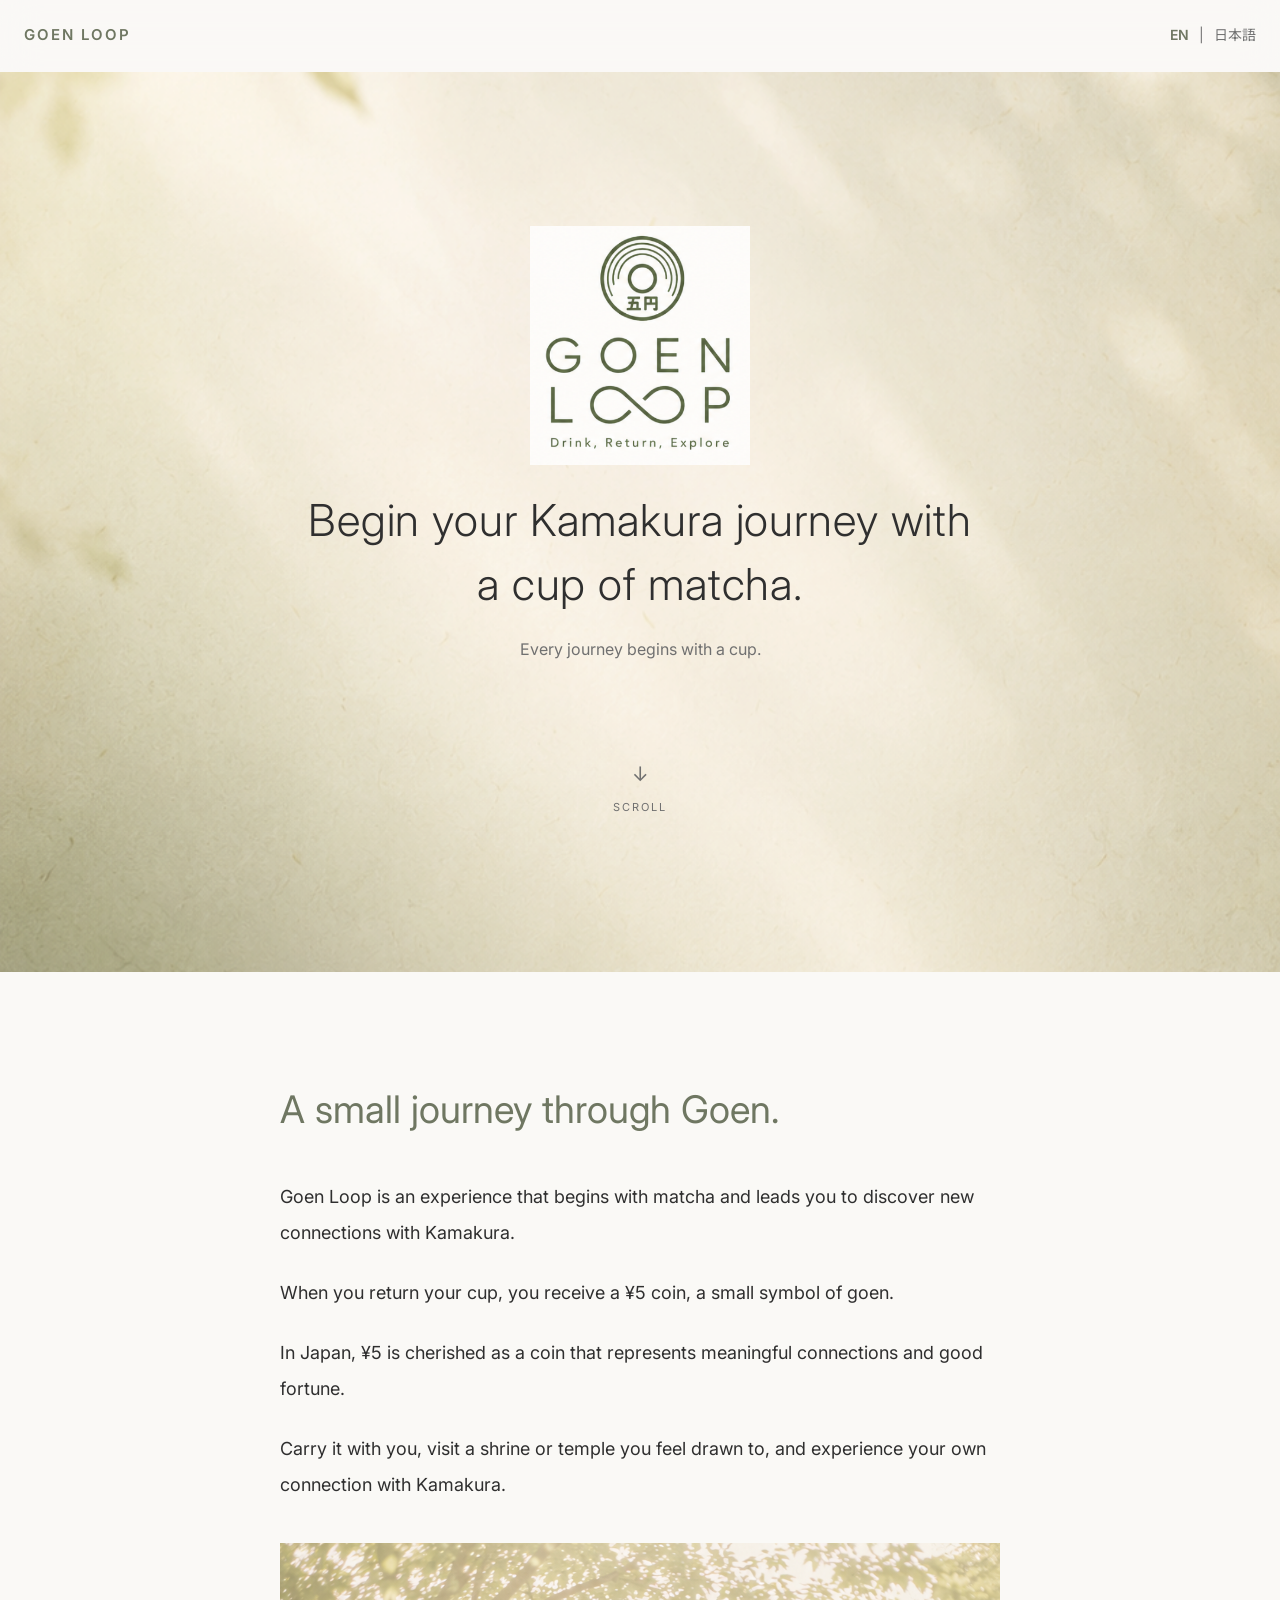
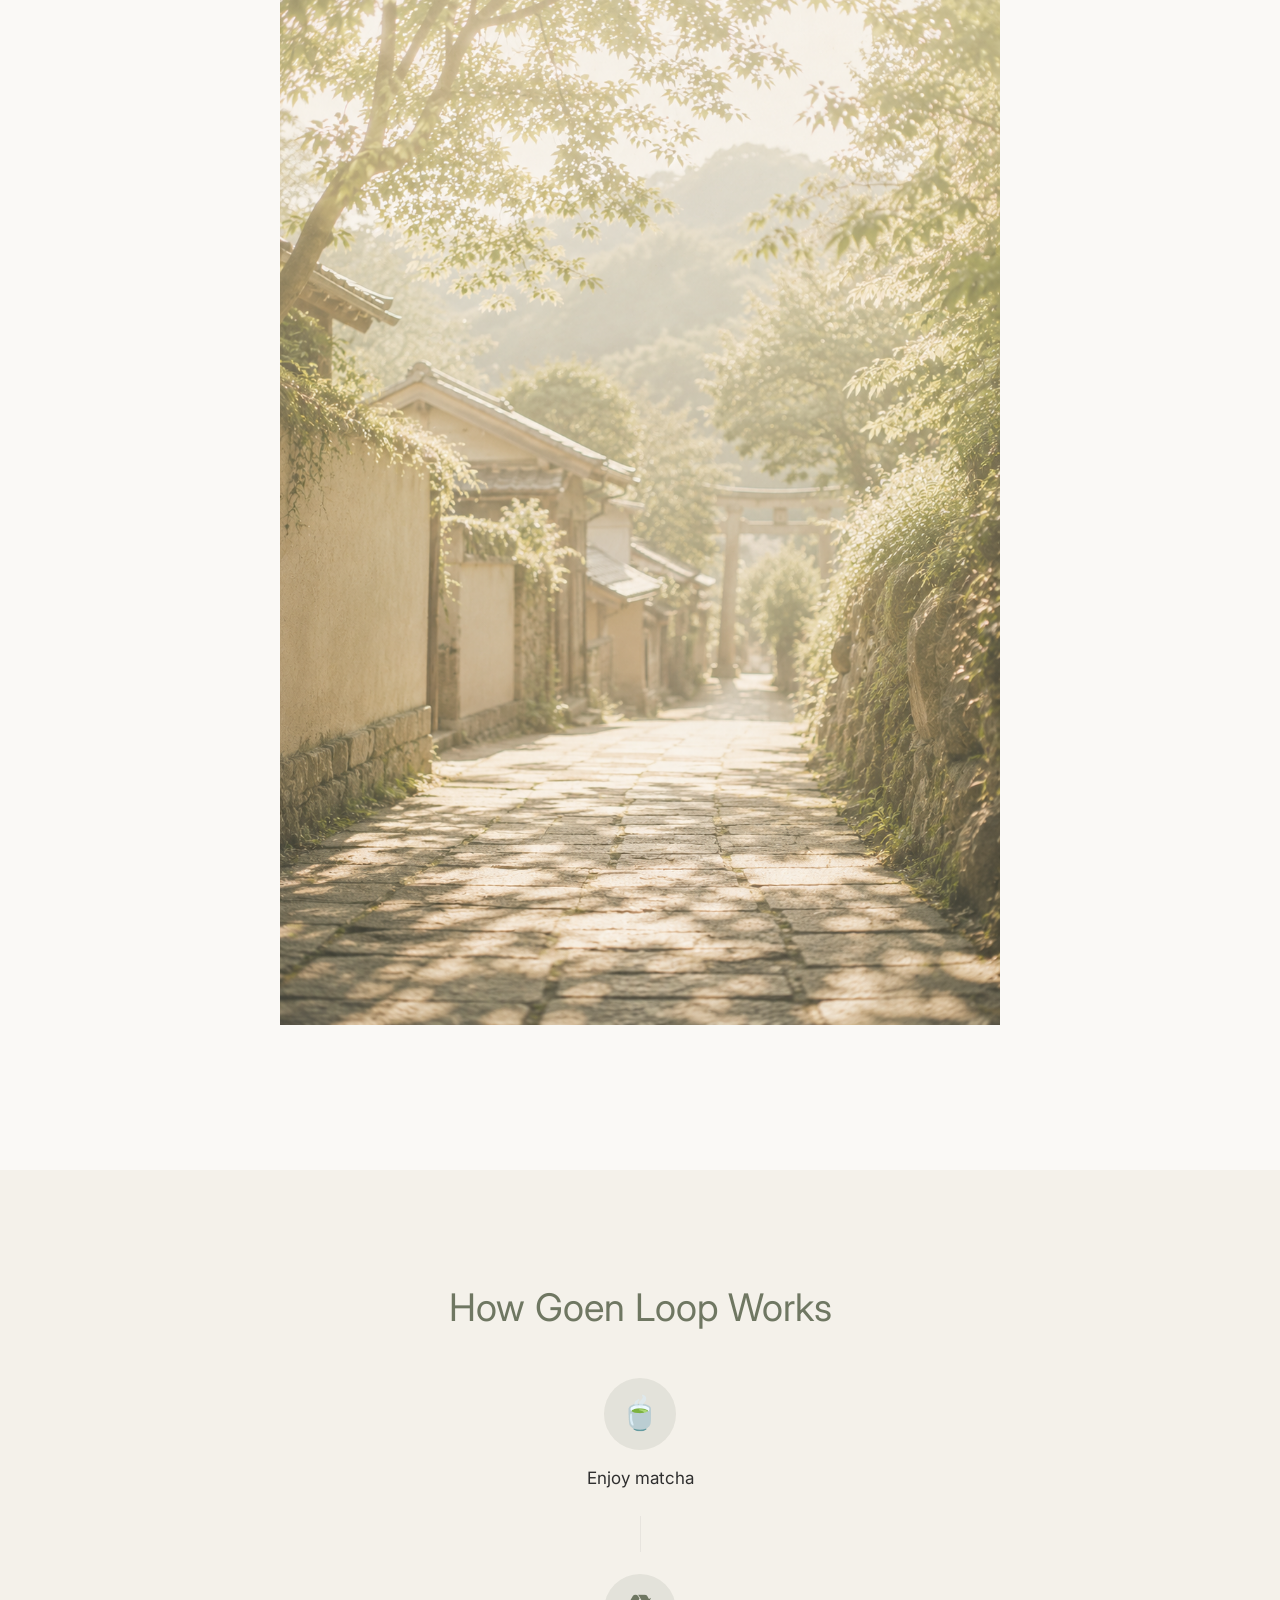
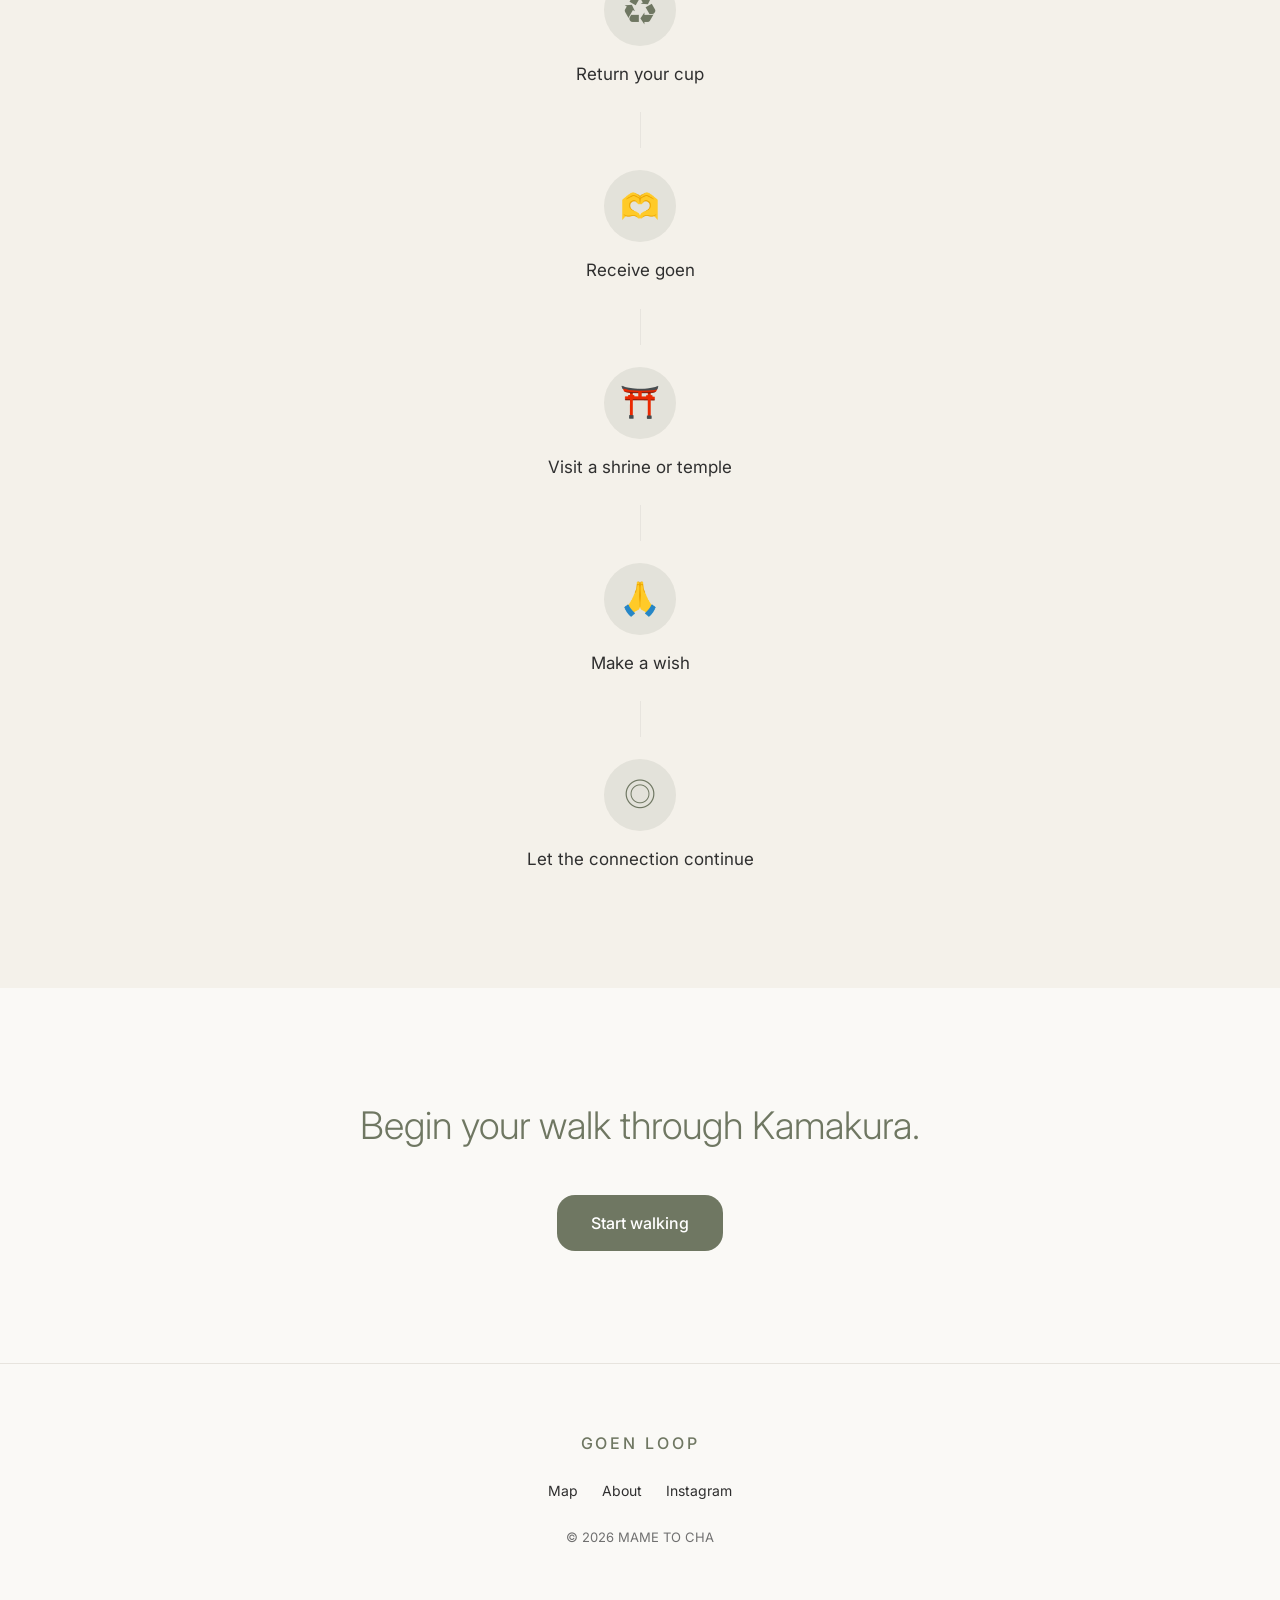
==== index.html @ 08faefaa "Initial commit" ====
<!DOCTYPE html>
<html lang="en">
<head>
  <meta charset="UTF-8" />
  <meta name="viewport" content="width=device-width, initial-scale=1.0" />
  <title><img src="assets/images/logo-transparent.png" alt="GOEN LOOP" class="hero-logo"></title>
  <meta name="description" content="A small journey through Kamakura, inspired by matcha and meaningful connections." />
  <link rel="preconnect" href="https://fonts.googleapis.com">
  <link rel="preconnect" href="https://fonts.gstatic.com" crossorigin>
  <link href="https://fonts.googleapis.com/css2?family=Inter:wght@300;400;500;600&family=Noto+Sans+JP:wght@300;400;500;700&display=swap" rel="stylesheet">
  <link rel="stylesheet" href="assets/css/style.css" />
  <link rel="manifest" href="manifest.json" />
  <meta name="theme-color" content="#6F7762" />
  <link rel="apple-touch-icon" href="assets/icons/icon-512.png" />
  <link rel="icon" href="assets/icons/favicon.png" />
</head>
<body>
  <div class="splash" id="splash"><img src="assets/images/goen-loop-logo.png" alt="GOEN LOOP"></div>
  <header class="header">
    <a href="index.html" class="header-logo">GOEN LOOP</a>
    <div class="language">
      <button data-lang="en" class="active">EN</button>
      <span>|</span>
      <button data-lang="ja">日本語</button>
    </div>
  </header>

  <main>
    <section class="hero home-hero">
      <div class="hero-overlay"></div>
      <div class="hero-inner">
        <img class="hero-logo" src="assets/images/goen-loop-logo.png" alt="GOEN LOOP">
        <h1 data-i18n="hero_title">Begin your Kamakura journey with a cup of matcha.</h1>
        <p class="hero-sub" data-i18n="hero_sub">Every journey begins with a cup.</p>
        <div class="scroll"><span>↓</span><small>Scroll</small></div>
      </div>
    </section>

    <section class="concept reveal">
      <div class="container narrow">
        <h2 data-i18n="concept_title">A small journey through Goen.</h2>
        <p data-i18n="concept_1">Goen Loop is an experience that begins with matcha and leads you to discover new connections with Kamakura.</p>
        <p data-i18n="concept_2">When you return your cup, you receive a ¥5 coin, a small symbol of goen.</p>
        <p data-i18n="concept_3">In Japan, ¥5 is cherished as a coin that represents meaningful connections and good fortune.</p>
        <p data-i18n="concept_4">Carry it with you, visit a shrine or temple you feel drawn to, and experience your own connection with Kamakura.</p>
        <img class="section-image" src="assets/images/concept-bg.png" alt="A quiet path in Kamakura">
      </div>
    </section>

    <section class="journey reveal">
      <div class="container narrow center">
        <h2 data-i18n="journey_title">How Goen Loop Works</h2>
        <div class="timeline">
          <div class="step"><div class="icon">🍵</div><p data-i18n="step_1">Enjoy matcha</p></div>
          <div class="line"></div>
          <div class="step"><div class="icon">♻️</div><p data-i18n="step_2">Return your cup</p></div>
          <div class="line"></div>
          <div class="step"><div class="icon">🫶</div><p data-i18n="step_3">Receive goen</p></div>
          <div class="line"></div>
          <div class="step"><div class="icon">⛩️</div><p data-i18n="step_4">Visit a shrine or temple</p></div>
          <div class="line"></div>
          <div class="step"><div class="icon">🙏</div><p data-i18n="step_5">Make a wish</p></div>
          <div class="line"></div>
          <div class="step"><div class="icon">◎</div><p data-i18n="step_6">Let the connection continue</p></div>
        </div>
      </div>
    </section>

    <section class="cta reveal">
      <div class="container narrow center">
        <h2 data-i18n="cta_title">Begin your walk through Kamakura.</h2>
        <a href="map.html" class="button" data-i18n="cta_button">Start walking</a>
      </div>
    </section>
  </main>

  <footer class="footer">
    <h3>GOEN LOOP</h3>
    <nav><a href="map.html">Map</a><a href="about.html">About</a><a href="#">Instagram</a></nav>
    <p>© 2026 MAME TO CHA</p>
  </footer>

  <script src="assets/js/app.js"></script>
  <script src="assets/js/language.js"></script>
</body>
</html>
---- assets/css/style.css ----
:root{--bg:#FAF9F6;--surface:#fff;--text:#2F2F2F;--text-light:#707070;--border:#E7E4DE;--primary:#6F7762;--accent:#B89D52;--font-ja:'Noto Sans JP',sans-serif;--font-en:'Inter',sans-serif;--content-width:960px;--narrow:720px;--radius:24px;--transition:.3s ease}
*{box-sizing:border-box;margin:0;padding:0}html{scroll-behavior:smooth}body{background:var(--bg);color:var(--text);font-family:var(--font-en),var(--font-ja);line-height:1.9;-webkit-font-smoothing:antialiased}body:lang(ja){font-family:var(--font-ja),var(--font-en)}img{display:block;max-width:100%}a{color:inherit;text-decoration:none}button{font:inherit;background:none;border:0;cursor:pointer;color:inherit}.container{width:min(calc(100% - 48px),var(--content-width));margin:auto}.narrow{max-width:var(--narrow)}.center{text-align:center}.header{position:sticky;top:0;z-index:100;height:72px;display:flex;align-items:center;justify-content:space-between;padding:0 24px;background:rgba(250,249,246,.86);backdrop-filter:blur(18px);border-bottom:1px solid transparent;transition:var(--transition)}.header.scrolled{border-bottom-color:var(--border);background:rgba(250,249,246,.96)}.header-logo{font-size:15px;font-weight:600;letter-spacing:.13em;color:var(--primary)}.language{display:flex;align-items:center;gap:10px;font-size:14px;color:var(--text-light)}.language button.active{color:var(--primary);font-weight:600}.splash{position:fixed;inset:0;z-index:9999;background:var(--bg);display:flex;align-items:center;justify-content:center;transition:opacity .8s ease,visibility .8s ease}.splash img{width:190px}.splash.hide{opacity:0;visibility:hidden}.hero{min-height:100vh;display:flex;align-items:center;justify-content:center;position:relative;text-align:center;overflow:hidden}.home-hero{background:url('../images/hero-bg.png') center/cover no-repeat}.hero-overlay{position:absolute;inset:0;background:rgba(250,249,246,.18)}.hero-inner{position:relative;width:min(calc(100% - 48px),680px);z-index:1}.hero-logo{width:min(260px,70vw);margin:0 auto 52px}.hero h1{font-size:clamp(28px,6vw,44px);font-weight:300;line-height:1.45;letter-spacing:.02em}.hero-sub{margin-top:18px;font-size:16px;color:var(--text-light)}.scroll{margin-top:90px;color:var(--text-light);font-size:20px;animation:scroll 2.5s ease infinite;display:flex;flex-direction:column;gap:4px;align-items:center}.scroll small{font-size:11px;text-transform:uppercase;letter-spacing:.18em}.concept,.journey,.cta,.page-hero,.map-section,.places-section,.place-detail,.about-section{padding:112px 0}.concept h2,.journey h2,.cta h2,.places-section h2,.about-section h2{font-size:clamp(28px,5vw,38px);font-weight:400;line-height:1.35;margin-bottom:44px;color:var(--primary)}.concept p,.page-hero p,.about-section p{font-size:18px;line-height:2;margin-bottom:24px}.section-image,.back-link{display:inline-block;margin-top:16px;margin-bottom:24px}.place-detail .category{margin-top:0}.journey{background:#F4F1EA}.timeline{display:flex;flex-direction:column;align-items:center;gap:22px}.step .icon{width:72px;height:72px;border-radius:50%;display:flex;align-items:center;justify-content:center;margin:0 auto 12px;background:rgba(111,119,98,.12);font-size:32px;color:var(--primary)}.step p{font-size:17px}.line{width:1px;height:36px;background:var(--border)}.cta h2{font-weight:300}.button{display:inline-flex;align-items:center;justify-content:center;min-height:56px;padding:0 34px;border-radius:18px;background:var(--primary);color:white;font-weight:500;transition:var(--transition)}.button:hover{transform:translateY(-2px);filter:brightness(.95)}.footer{padding:64px 24px;text-align:center;border-top:1px solid var(--border)}.footer h3{font-size:16px;letter-spacing:.18em;font-weight:500;color:var(--primary);margin-bottom:20px}.footer nav{display:flex;justify-content:center;gap:24px;margin-bottom:20px;font-size:14px}.footer p{color:var(--text-light);font-size:13px}.page-hero{padding-bottom:48px}.page-hero h1{font-size:clamp(40px,8vw,64px);line-height:1.1;font-weight:300;color:var(--primary);margin-bottom:24px}.map-section{padding-top:0}.map-frame{width:100%;height:500px;border-radius:24px;overflow:hidden;background:#ece8e1;border:1px solid var(--border)}.map-frame iframe{width:100%;height:100%;display:block;border:0}.filter-tabs{display:flex;gap:10px;margin:0 0 28px}.filter-tabs button{padding:8px 16px;border:1px solid var(--border);border-radius:999px;color:var(--text-light)}.filter-tabs button.active{background:var(--primary);color:white;border-color:var(--primary)}.places-list{display:flex;flex-direction:column;gap:16px}.place-card{display:grid;grid-template-columns:1fr auto;gap:16px;padding:22px;border:1px solid var(--border);border-radius:20px;background:#fff;transition:var(--transition)}.place-card:hover{transform:translateY(-2px)}.place-card h3{font-size:20px;font-weight:500;margin-bottom:4px}.place-card .meta{color:var(--primary);font-size:14px;margin-bottom:8px}.place-card p{color:var(--text-light);font-size:14px;line-height:1.7}.place-card .arrow{font-size:22px;color:var(--primary);align-self:center}.back-link{display:inline-block;margin-bottom:32px;color:var(--primary)}.category{color:var(--primary);letter-spacing:.12em;text-transform:uppercase;font-size:13px;margin-top:36px}.place-detail h1{font-size:clamp(40px,7vw,60px);font-weight:300;line-height:1.15;margin-top:12px}.japanese-name{color:var(--text-light);margin-top:8px}.walk{color:var(--primary);margin:28px 0}.place-description{font-size:18px;line-height:2;margin:32px 0}.theme-line{color:var(--accent);margin-bottom:40px}.about-section h2{font-size:28px;margin-top:48px;margin-bottom:18px}.about-section h3{font-size:18px;margin-top:28px;color:var(--primary)}.reveal{opacity:0;transform:translateY(30px);transition:opacity .8s ease,transform .8s ease}.reveal.show{opacity:1;transform:none}@keyframes scroll{0%,100%{transform:translateY(0);opacity:.45}50%{transform:translateY(8px);opacity:1}}@media(max-width:768px){.header{height:64px;padding:0 18px}.header-logo{font-size:13px}.language{font-size:13px}.concept,.journey,.cta,.page-hero,.map-section,.places-section,.place-detail,.about-section{padding:88px 0}.container{width:min(calc(100% - 40px),var(--content-width))}.hero-logo{width:min(235px,72vw);margin-bottom:44px}.hero-sub{font-size:14px}.map-frame{height:420px;border-radius:20px}.footer nav{gap:18px;flex-wrap:wrap}.place-card{padding:18px}.place-card h3{font-size:18px}}

.places-loading,
.places-error{
  color:var(--text-light);
  font-size:14px;
  line-height:1.8;
  padding:20px 0;
}

/* v1.2 iOS visibility fix: place list should never depend on reveal animation */
.places-section{opacity:1!important;transform:none!important;}
.places-list{opacity:1!important;visibility:visible!important;}
.place-card{opacity:1!important;visibility:visible!important;}
.place-card *{opacity:1!important;visibility:visible!important;}


/* v1.3 Map page spacing / iPhone tuning */
.map-page .page-hero{
  padding:96px 0 36px;
}
.map-page .page-hero h1{
  margin-bottom:20px;
}
.map-page .map-section{
  padding:0;
}
.map-page .places-section{
  padding:40px 0 104px;
  opacity:1!important;
  transform:none!important;
}
.map-page .places-section h2{
  margin-bottom:28px;
  font-size:clamp(26px,5vw,34px);
}
.map-page .filter-tabs{
  margin-bottom:24px;
}
.map-page .map-frame{
  height:440px;
}
@media(max-width:768px){
  .map-page .page-hero{
    padding:84px 0 30px;
  }
  .map-page .map-frame{
    height:340px;
    border-radius:18px;
  }
  .map-page .places-section{
    padding:32px 0 88px;
  }
  .map-page .places-section h2{
    margin-bottom:22px;
  }
  .map-page .filter-tabs{
    margin-bottom:20px;
  }
}

.hero-logo{width:220px;max-width:70%;display:block;margin:0 auto 24px auto}
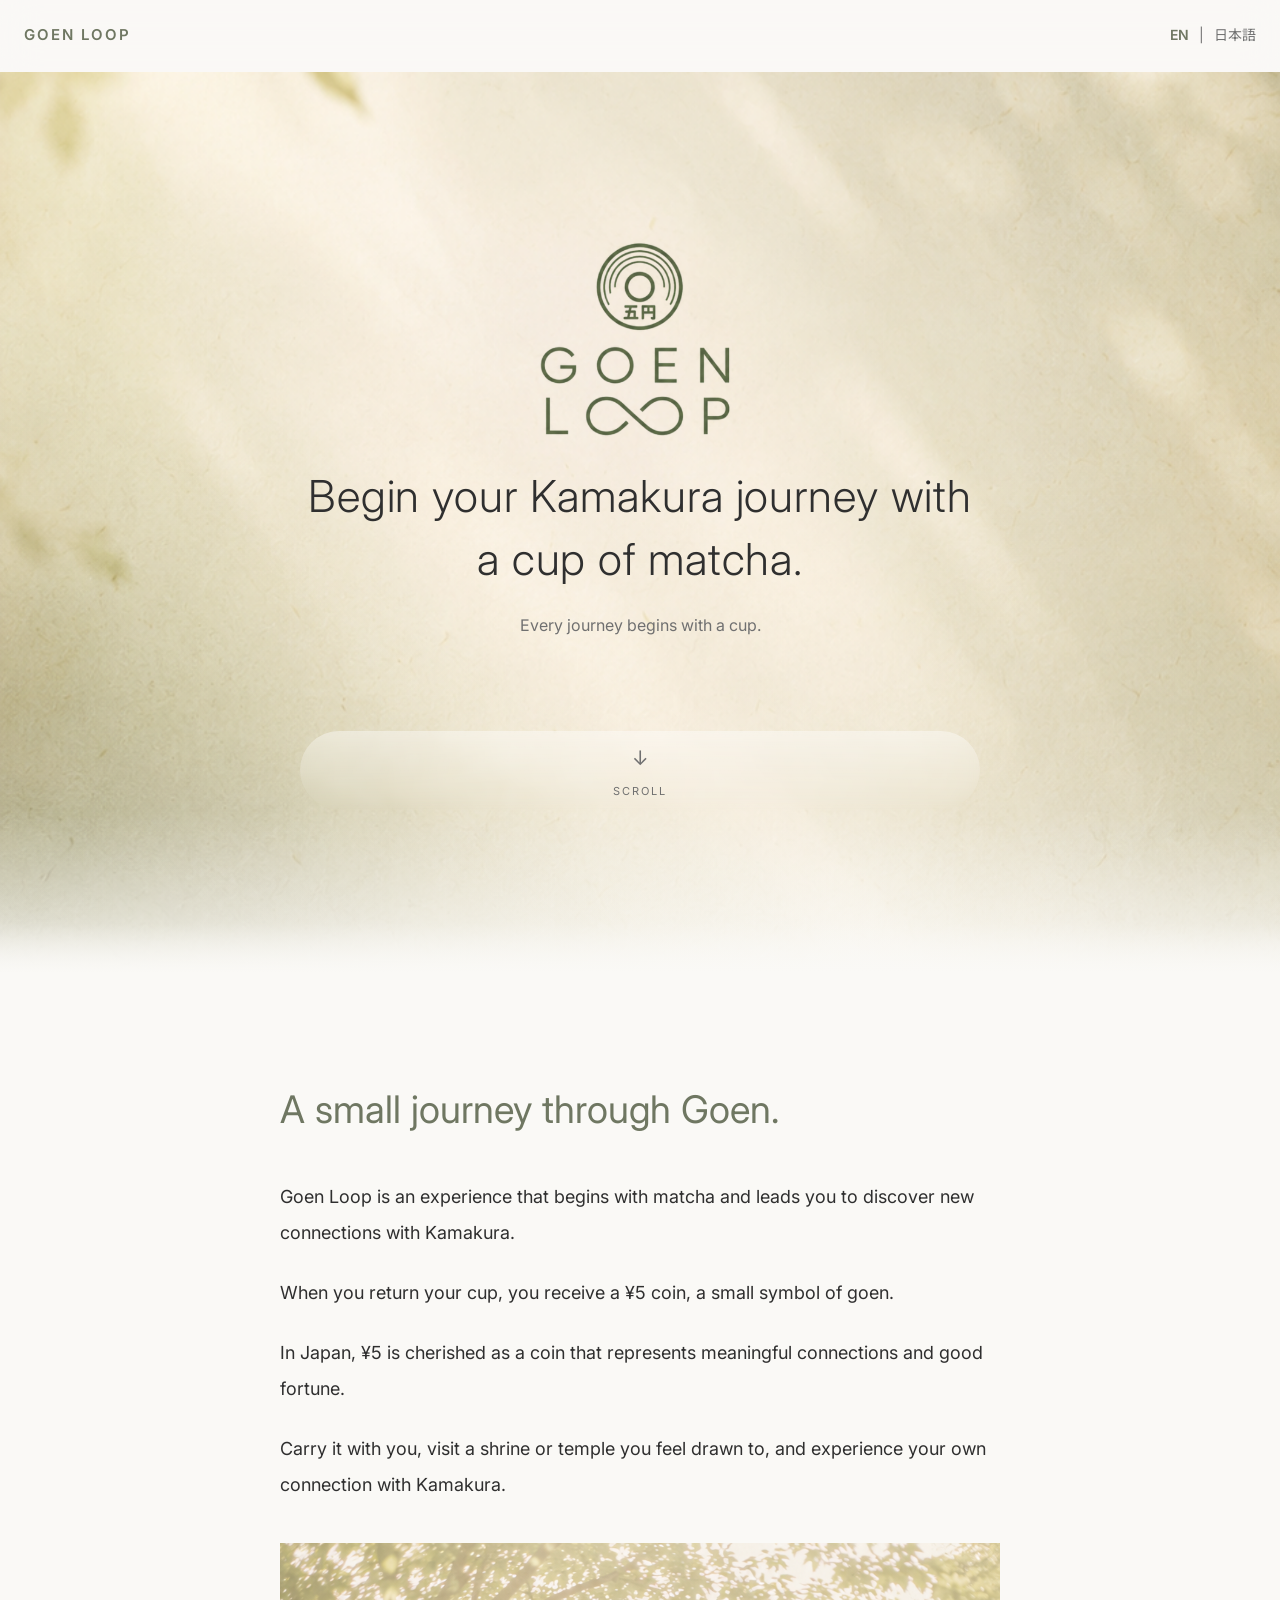
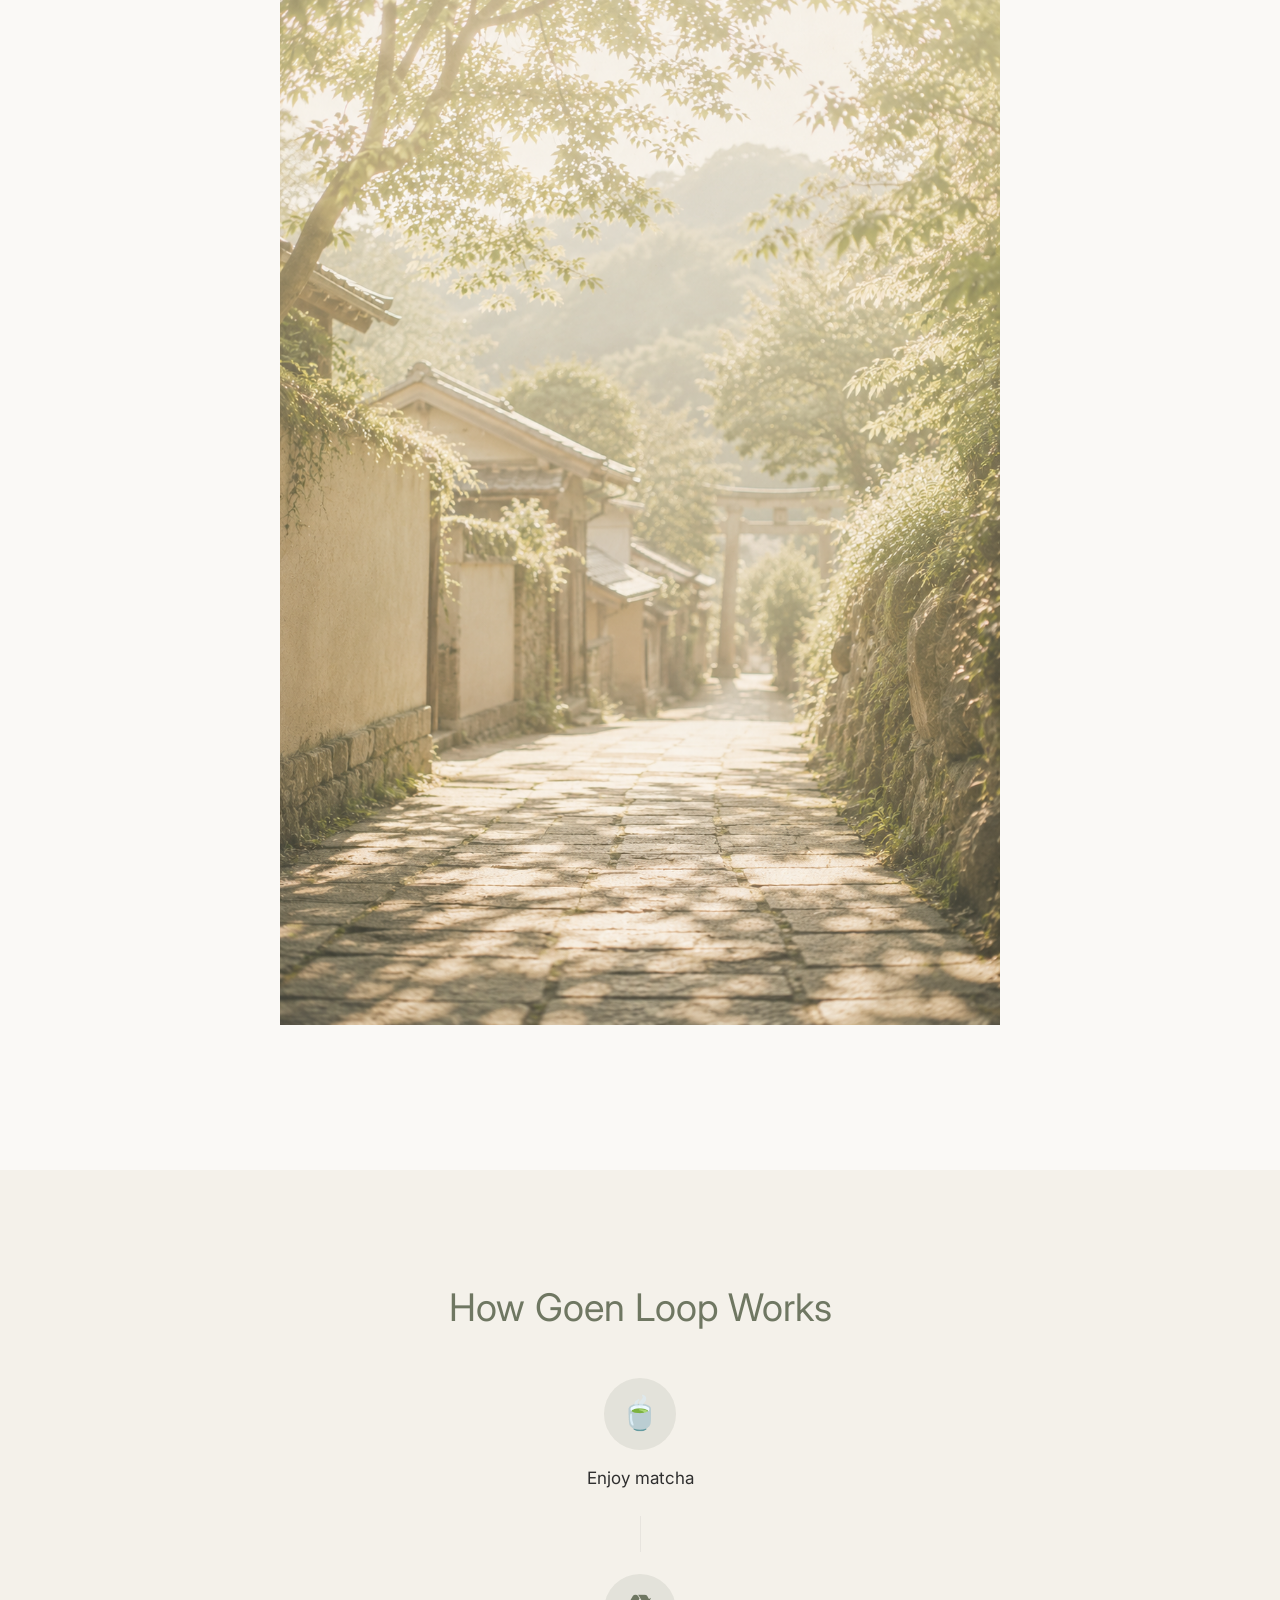
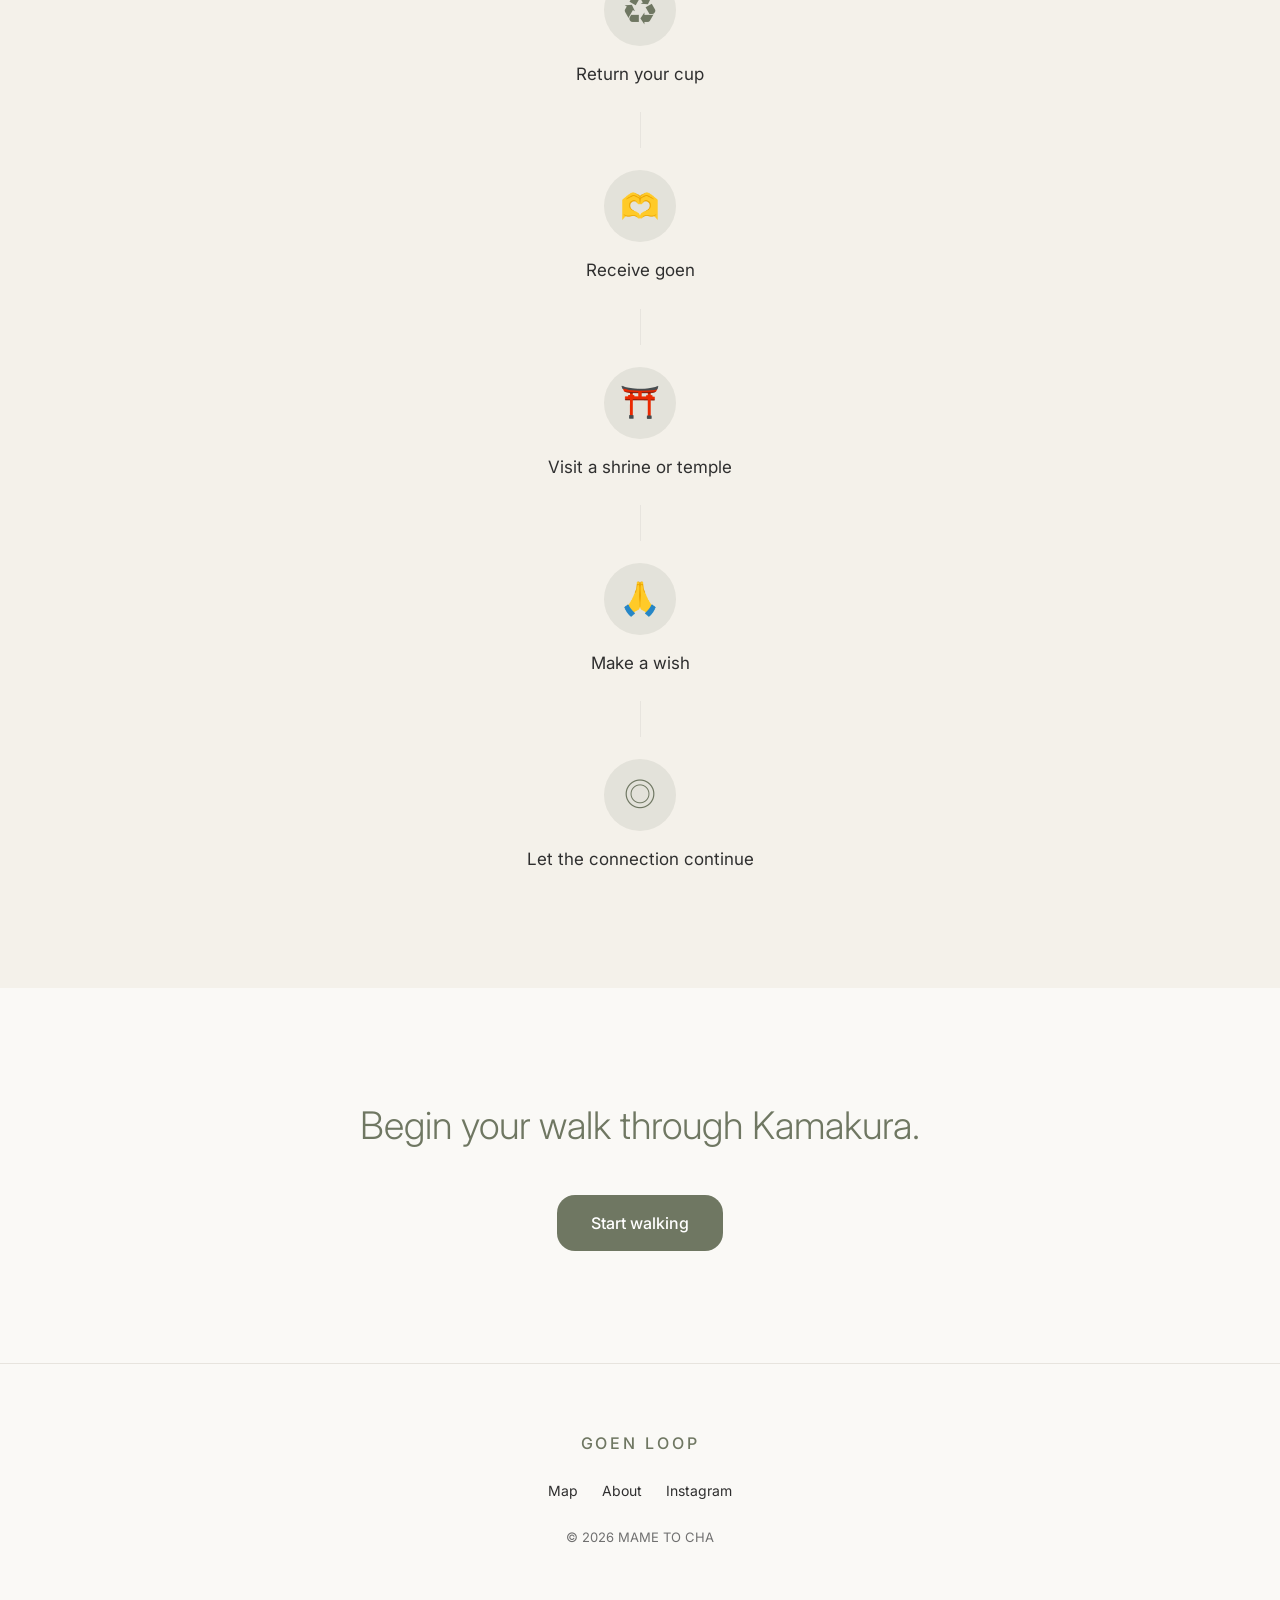
==== commit f54e5d47: "Refine PWA layout and remove splash screen" ====
--- a/index.html
+++ b/index.html
@@ -15,7 +15,6 @@
   <link rel="icon" href="assets/icons/favicon.png" />
 </head>
 <body>
-  <div class="splash" id="splash"><img src="assets/images/goen-loop-logo.png" alt="GOEN LOOP"></div>
   <header class="header">
     <a href="index.html" class="header-logo">GOEN LOOP</a>
     <div class="language">
@@ -29,7 +28,7 @@
     <section class="hero home-hero">
       <div class="hero-overlay"></div>
       <div class="hero-inner">
-        <img class="hero-logo" src="assets/images/goen-loop-logo.png" alt="GOEN LOOP">
+        <img class="hero-logo" src="assets/images/logo-transparent.png" alt="GOEN LOOP">
         <h1 data-i18n="hero_title">Begin your Kamakura journey with a cup of matcha.</h1>
         <p class="hero-sub" data-i18n="hero_sub">Every journey begins with a cup.</p>
         <div class="scroll"><span>↓</span><small>Scroll</small></div>
--- a/assets/css/style.css
+++ b/assets/css/style.css
@@ -1,5 +1,5 @@
 :root{--bg:#FAF9F6;--surface:#fff;--text:#2F2F2F;--text-light:#707070;--border:#E7E4DE;--primary:#6F7762;--accent:#B89D52;--font-ja:'Noto Sans JP',sans-serif;--font-en:'Inter',sans-serif;--content-width:960px;--narrow:720px;--radius:24px;--transition:.3s ease}
-*{box-sizing:border-box;margin:0;padding:0}html{scroll-behavior:smooth}body{background:var(--bg);color:var(--text);font-family:var(--font-en),var(--font-ja);line-height:1.9;-webkit-font-smoothing:antialiased}body:lang(ja){font-family:var(--font-ja),var(--font-en)}img{display:block;max-width:100%}a{color:inherit;text-decoration:none}button{font:inherit;background:none;border:0;cursor:pointer;color:inherit}.container{width:min(calc(100% - 48px),var(--content-width));margin:auto}.narrow{max-width:var(--narrow)}.center{text-align:center}.header{position:sticky;top:0;z-index:100;height:72px;display:flex;align-items:center;justify-content:space-between;padding:0 24px;background:rgba(250,249,246,.86);backdrop-filter:blur(18px);border-bottom:1px solid transparent;transition:var(--transition)}.header.scrolled{border-bottom-color:var(--border);background:rgba(250,249,246,.96)}.header-logo{font-size:15px;font-weight:600;letter-spacing:.13em;color:var(--primary)}.language{display:flex;align-items:center;gap:10px;font-size:14px;color:var(--text-light)}.language button.active{color:var(--primary);font-weight:600}.splash{position:fixed;inset:0;z-index:9999;background:var(--bg);display:flex;align-items:center;justify-content:center;transition:opacity .8s ease,visibility .8s ease}.splash img{width:190px}.splash.hide{opacity:0;visibility:hidden}.hero{min-height:100vh;display:flex;align-items:center;justify-content:center;position:relative;text-align:center;overflow:hidden}.home-hero{background:url('../images/hero-bg.png') center/cover no-repeat}.hero-overlay{position:absolute;inset:0;background:rgba(250,249,246,.18)}.hero-inner{position:relative;width:min(calc(100% - 48px),680px);z-index:1}.hero-logo{width:min(260px,70vw);margin:0 auto 52px}.hero h1{font-size:clamp(28px,6vw,44px);font-weight:300;line-height:1.45;letter-spacing:.02em}.hero-sub{margin-top:18px;font-size:16px;color:var(--text-light)}.scroll{margin-top:90px;color:var(--text-light);font-size:20px;animation:scroll 2.5s ease infinite;display:flex;flex-direction:column;gap:4px;align-items:center}.scroll small{font-size:11px;text-transform:uppercase;letter-spacing:.18em}.concept,.journey,.cta,.page-hero,.map-section,.places-section,.place-detail,.about-section{padding:112px 0}.concept h2,.journey h2,.cta h2,.places-section h2,.about-section h2{font-size:clamp(28px,5vw,38px);font-weight:400;line-height:1.35;margin-bottom:44px;color:var(--primary)}.concept p,.page-hero p,.about-section p{font-size:18px;line-height:2;margin-bottom:24px}.section-image,.back-link{display:inline-block;margin-top:16px;margin-bottom:24px}.place-detail .category{margin-top:0}.journey{background:#F4F1EA}.timeline{display:flex;flex-direction:column;align-items:center;gap:22px}.step .icon{width:72px;height:72px;border-radius:50%;display:flex;align-items:center;justify-content:center;margin:0 auto 12px;background:rgba(111,119,98,.12);font-size:32px;color:var(--primary)}.step p{font-size:17px}.line{width:1px;height:36px;background:var(--border)}.cta h2{font-weight:300}.button{display:inline-flex;align-items:center;justify-content:center;min-height:56px;padding:0 34px;border-radius:18px;background:var(--primary);color:white;font-weight:500;transition:var(--transition)}.button:hover{transform:translateY(-2px);filter:brightness(.95)}.footer{padding:64px 24px;text-align:center;border-top:1px solid var(--border)}.footer h3{font-size:16px;letter-spacing:.18em;font-weight:500;color:var(--primary);margin-bottom:20px}.footer nav{display:flex;justify-content:center;gap:24px;margin-bottom:20px;font-size:14px}.footer p{color:var(--text-light);font-size:13px}.page-hero{padding-bottom:48px}.page-hero h1{font-size:clamp(40px,8vw,64px);line-height:1.1;font-weight:300;color:var(--primary);margin-bottom:24px}.map-section{padding-top:0}.map-frame{width:100%;height:500px;border-radius:24px;overflow:hidden;background:#ece8e1;border:1px solid var(--border)}.map-frame iframe{width:100%;height:100%;display:block;border:0}.filter-tabs{display:flex;gap:10px;margin:0 0 28px}.filter-tabs button{padding:8px 16px;border:1px solid var(--border);border-radius:999px;color:var(--text-light)}.filter-tabs button.active{background:var(--primary);color:white;border-color:var(--primary)}.places-list{display:flex;flex-direction:column;gap:16px}.place-card{display:grid;grid-template-columns:1fr auto;gap:16px;padding:22px;border:1px solid var(--border);border-radius:20px;background:#fff;transition:var(--transition)}.place-card:hover{transform:translateY(-2px)}.place-card h3{font-size:20px;font-weight:500;margin-bottom:4px}.place-card .meta{color:var(--primary);font-size:14px;margin-bottom:8px}.place-card p{color:var(--text-light);font-size:14px;line-height:1.7}.place-card .arrow{font-size:22px;color:var(--primary);align-self:center}.back-link{display:inline-block;margin-bottom:32px;color:var(--primary)}.category{color:var(--primary);letter-spacing:.12em;text-transform:uppercase;font-size:13px;margin-top:36px}.place-detail h1{font-size:clamp(40px,7vw,60px);font-weight:300;line-height:1.15;margin-top:12px}.japanese-name{color:var(--text-light);margin-top:8px}.walk{color:var(--primary);margin:28px 0}.place-description{font-size:18px;line-height:2;margin:32px 0}.theme-line{color:var(--accent);margin-bottom:40px}.about-section h2{font-size:28px;margin-top:48px;margin-bottom:18px}.about-section h3{font-size:18px;margin-top:28px;color:var(--primary)}.reveal{opacity:0;transform:translateY(30px);transition:opacity .8s ease,transform .8s ease}.reveal.show{opacity:1;transform:none}@keyframes scroll{0%,100%{transform:translateY(0);opacity:.45}50%{transform:translateY(8px);opacity:1}}@media(max-width:768px){.header{height:64px;padding:0 18px}.header-logo{font-size:13px}.language{font-size:13px}.concept,.journey,.cta,.page-hero,.map-section,.places-section,.place-detail,.about-section{padding:88px 0}.container{width:min(calc(100% - 40px),var(--content-width))}.hero-logo{width:min(235px,72vw);margin-bottom:44px}.hero-sub{font-size:14px}.map-frame{height:420px;border-radius:20px}.footer nav{gap:18px;flex-wrap:wrap}.place-card{padding:18px}.place-card h3{font-size:18px}}
+*{box-sizing:border-box;margin:0;padding:0}html{scroll-behavior:smooth}body{background:var(--bg);color:var(--text);font-family:var(--font-en),var(--font-ja);line-height:1.9;-webkit-font-smoothing:antialiased}body:lang(ja){font-family:var(--font-ja),var(--font-en)}img{display:block;max-width:100%}a{color:inherit;text-decoration:none}button{font:inherit;background:none;border:0;cursor:pointer;color:inherit}.container{width:min(calc(100% - 48px),var(--content-width));margin:auto}.narrow{max-width:var(--narrow)}.center{text-align:center}.header{position:sticky;top:0;z-index:100;height:72px;display:flex;align-items:center;justify-content:space-between;padding:0 24px;background:rgba(250,249,246,.86);backdrop-filter:blur(18px);border-bottom:1px solid transparent;transition:var(--transition)}.header.scrolled{border-bottom-color:var(--border);background:rgba(250,249,246,.96)}.header-logo{font-size:15px;font-weight:600;letter-spacing:.13em;color:var(--primary)}.language{display:flex;align-items:center;gap:10px;font-size:14px;color:var(--text-light)}.language button.active{color:var(--primary);font-weight:600}.hero{min-height:100vh;display:flex;align-items:center;justify-content:center;position:relative;text-align:center;overflow:hidden}.hero::after{content:"";position:absolute;left:0;right:0;bottom:0;height:18%;background:linear-gradient(180deg,rgba(250,249,246,0) 0%,rgba(250,249,246,0.08) 70%,rgba(250,249,246,0.95) 100%);pointer-events:none;z-index:1}.home-hero{background:url('../images/hero-bg.png') center/cover no-repeat}.hero-overlay{position:absolute;inset:0;z-index:0;background:linear-gradient(180deg,rgba(250,249,246,0) 0%,rgba(250,249,246,0.04) 70%,rgba(250,249,246,0.2) 82%,rgba(250,249,246,0.92) 100%)}.hero-inner{position:relative;width:min(calc(100% - 48px),680px);z-index:2}.hero-logo{width:min(260px,70vw);margin:0 auto 52px}.hero h1{font-size:clamp(28px,6vw,44px);font-weight:300;line-height:1.45;letter-spacing:.02em}.hero-sub{margin-top:18px;font-size:16px;color:var(--text-light)}.scroll{margin-top:90px;color:var(--text-light);font-size:20px;animation:scroll 2.5s ease infinite;display:flex;flex-direction:column;gap:4px;align-items:center;position:relative;padding:8px 14px;border-radius:999px;background:linear-gradient(180deg,rgba(255,255,255,0.42) 0%,rgba(255,255,255,0.18) 55%,rgba(255,255,255,0) 100%);backdrop-filter:blur(4px);-webkit-backdrop-filter:blur(4px)}.scroll small{font-size:11px;text-transform:uppercase;letter-spacing:.18em}.concept,.journey,.cta,.page-hero,.map-section,.places-section,.place-detail,.about-section{padding:112px 0}.concept h2,.journey h2,.cta h2,.places-section h2,.about-section h2{font-size:clamp(28px,5vw,38px);font-weight:400;line-height:1.35;margin-bottom:44px;color:var(--primary)}.concept p,.page-hero p,.about-section p{font-size:18px;line-height:2;margin-bottom:24px}.section-image,.back-link{display:inline-block;margin-top:16px;margin-bottom:24px}.place-detail .category{margin-top:0}.journey{background:#F4F1EA}.timeline{display:flex;flex-direction:column;align-items:center;gap:22px}.step .icon{width:72px;height:72px;border-radius:50%;display:flex;align-items:center;justify-content:center;margin:0 auto 12px;background:rgba(111,119,98,.12);font-size:32px;color:var(--primary)}.step p{font-size:17px}.line{width:1px;height:36px;background:var(--border)}.cta h2{font-weight:300}.button{display:inline-flex;align-items:center;justify-content:center;min-height:56px;padding:0 34px;border-radius:18px;background:var(--primary);color:white;font-weight:500;transition:var(--transition)}.button:hover{transform:translateY(-2px);filter:brightness(.95)}.footer{padding:64px 24px;text-align:center;border-top:1px solid var(--border)}.footer h3{font-size:16px;letter-spacing:.18em;font-weight:500;color:var(--primary);margin-bottom:20px}.footer nav{display:flex;justify-content:center;gap:24px;margin-bottom:20px;font-size:14px}.footer p{color:var(--text-light);font-size:13px}.page-hero{padding-bottom:48px}.page-hero h1{font-size:clamp(40px,8vw,64px);line-height:1.1;font-weight:300;color:var(--primary);margin-bottom:24px}.map-section{padding-top:0}.map-frame{width:100%;height:500px;border-radius:24px;overflow:hidden;background:#ece8e1;border:1px solid var(--border)}.map-frame iframe{width:100%;height:100%;display:block;border:0}.filter-tabs{display:flex;gap:10px;margin:0 0 28px}.filter-tabs button{padding:8px 16px;border:1px solid var(--border);border-radius:999px;color:var(--text-light)}.filter-tabs button.active{background:var(--primary);color:white;border-color:var(--primary)}.places-list{display:flex;flex-direction:column;gap:16px}.place-card{display:grid;grid-template-columns:1fr auto;gap:16px;padding:22px;border:1px solid var(--border);border-radius:20px;background:#fff;transition:var(--transition)}.place-card:hover{transform:translateY(-2px)}.place-card h3{font-size:20px;font-weight:500;margin-bottom:4px}.place-card .meta{color:var(--primary);font-size:14px;margin-bottom:8px}.place-card p{color:var(--text-light);font-size:14px;line-height:1.7}.place-card .arrow{font-size:22px;color:var(--primary);align-self:center}.back-link{display:inline-block;margin-bottom:32px;color:var(--primary)}.place-page .place-detail{padding-top:32px;padding-bottom:88px}.place-page .back-link{margin-top:0;margin-bottom:4px}.place-page .category{margin-top:0}.category{color:var(--primary);letter-spacing:.12em;text-transform:uppercase;font-size:13px;margin-top:36px}.place-detail h1{font-size:clamp(40px,7vw,60px);font-weight:300;line-height:1.15;margin-top:12px}.japanese-name{color:var(--text-light);margin-top:8px}.walk{color:var(--primary);margin:28px 0}.place-description{font-size:18px;line-height:2;margin:32px 0}.theme-line{color:var(--accent);margin-bottom:40px}.theme-line{font-size:15px}.place-detail .button{padding:0 28px;min-height:52px;border-radius:16px;letter-spacing:.01em}.place-detail .button:hover{transform:none}.about-section h2{font-size:28px;margin-top:48px;margin-bottom:18px}.about-section h3{font-size:18px;margin-top:28px;color:var(--primary)}.reveal{opacity:0;transform:translateY(30px);transition:opacity .8s ease,transform .8s ease}.reveal.show{opacity:1;transform:none}@keyframes scroll{0%,100%{transform:translateY(0);opacity:.45}50%{transform:translateY(8px);opacity:1}}@media(max-width:768px){.header{height:64px;padding:0 18px}.header-logo{font-size:13px}.language{font-size:13px}.concept,.journey,.cta,.page-hero,.map-section,.places-section,.place-detail,.about-section{padding:88px 0}.container{width:min(calc(100% - 40px),var(--content-width))}.hero-logo{width:min(235px,72vw);margin-bottom:44px}.hero-sub{font-size:14px}.map-frame{height:420px;border-radius:20px}.footer nav{gap:18px;flex-wrap:wrap}.place-card{padding:18px}.place-card h3{font-size:18px}}
 
 .places-loading,
 .places-error{
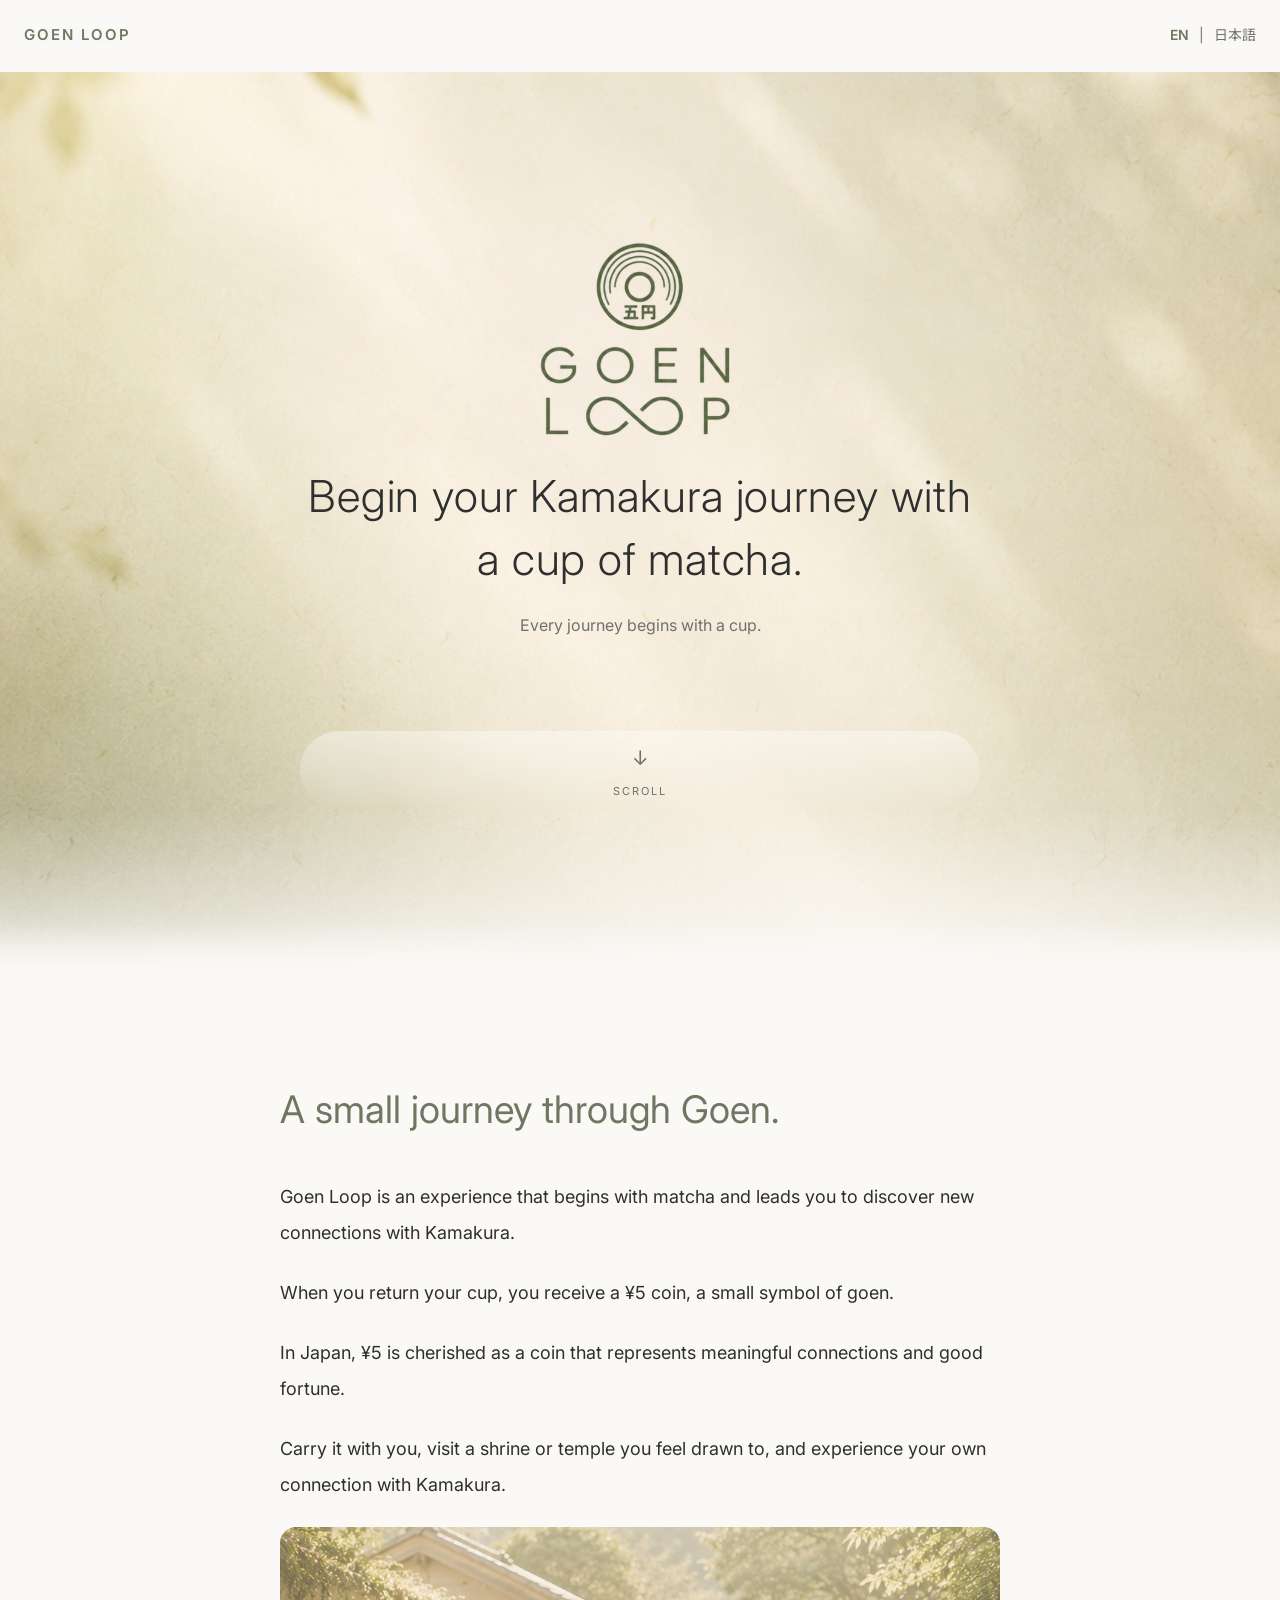
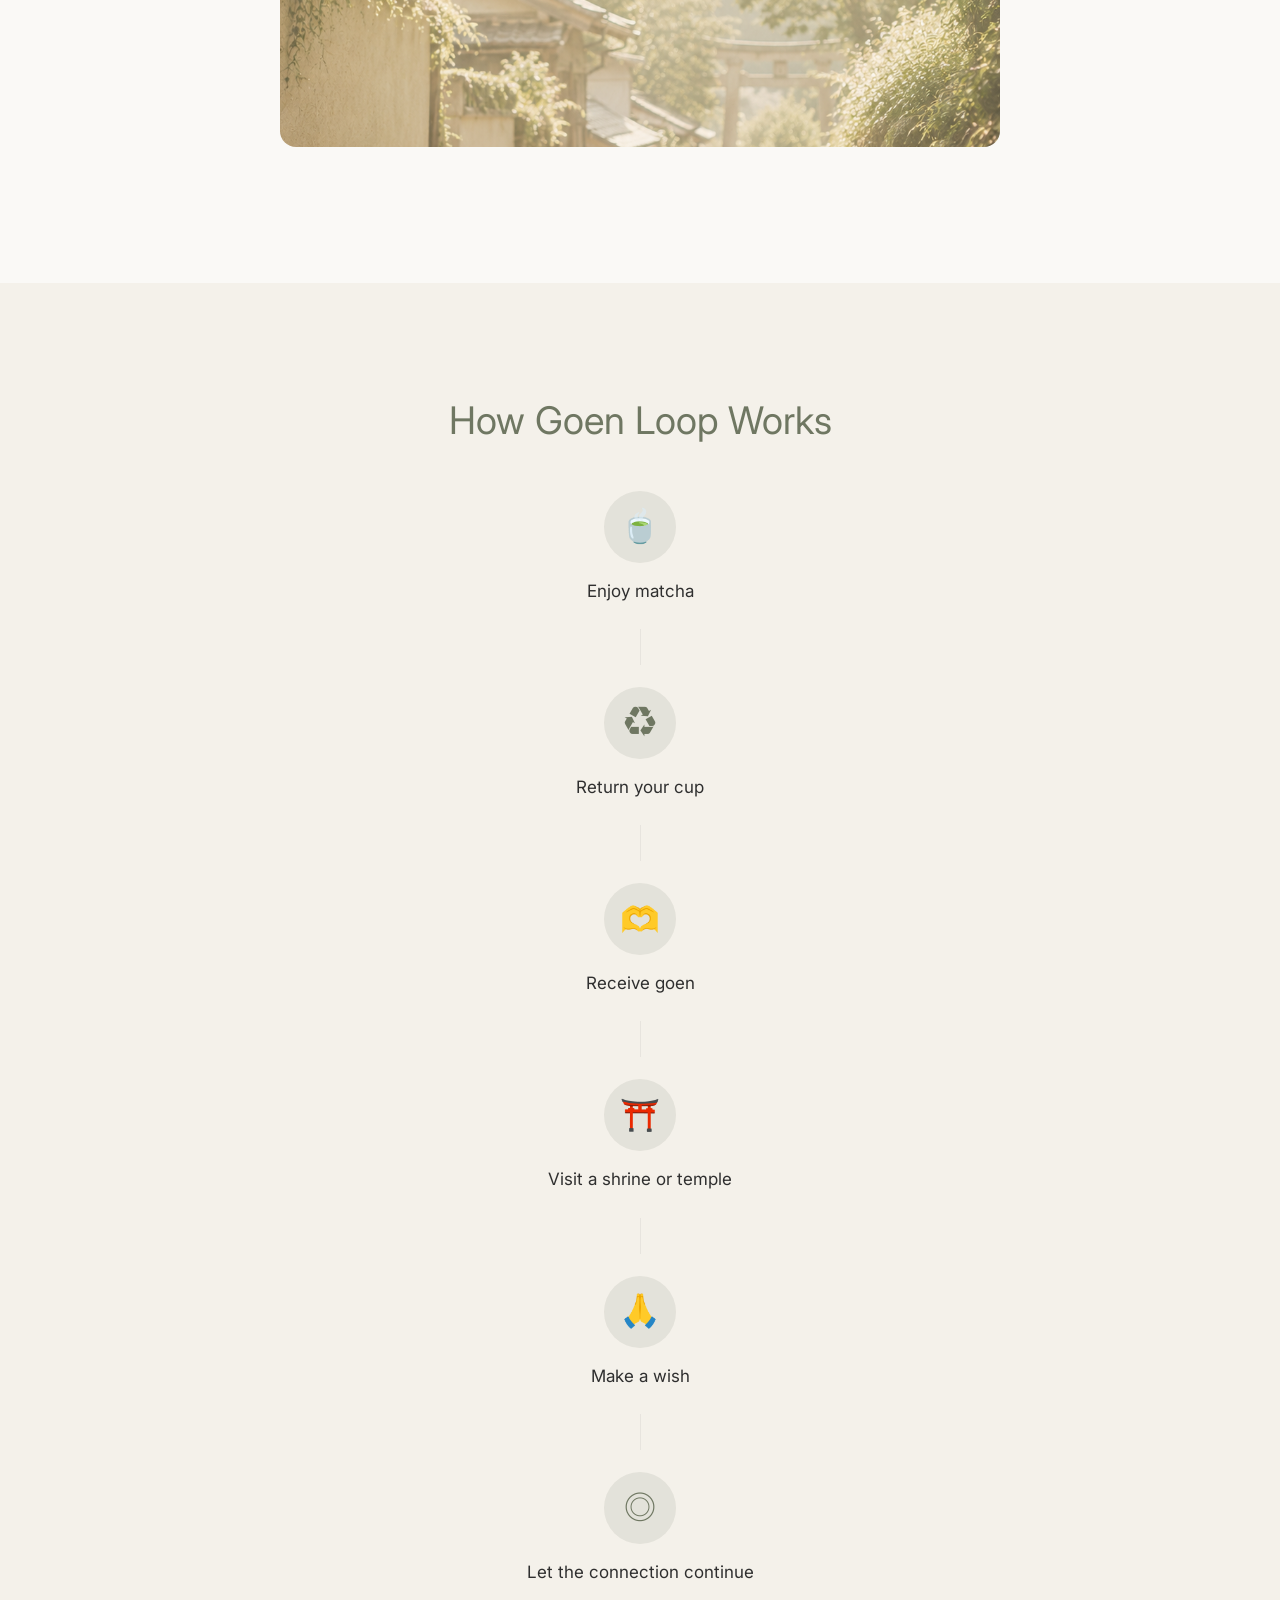
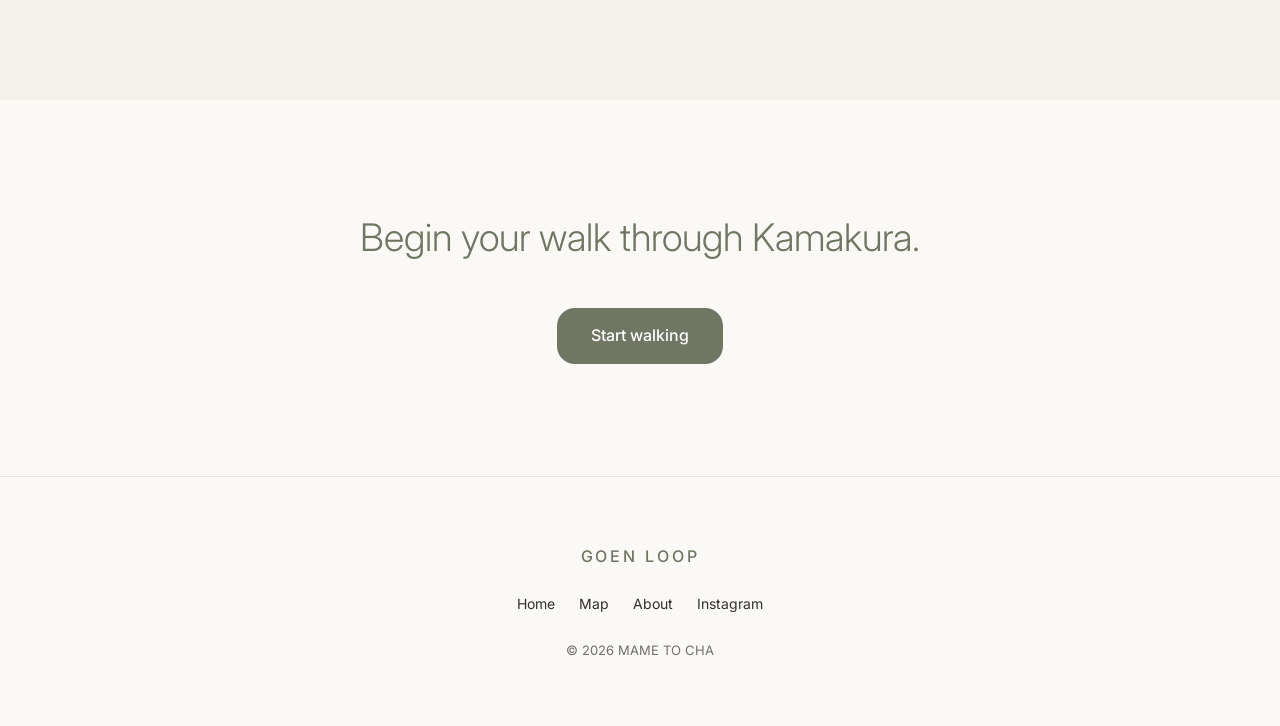
==== commit 6ec8100b: "Release Goen Loop PWA v1.0" ====
--- a/index.html
+++ b/index.html
@@ -42,7 +42,7 @@
         <p data-i18n="concept_2">When you return your cup, you receive a ¥5 coin, a small symbol of goen.</p>
         <p data-i18n="concept_3">In Japan, ¥5 is cherished as a coin that represents meaningful connections and good fortune.</p>
         <p data-i18n="concept_4">Carry it with you, visit a shrine or temple you feel drawn to, and experience your own connection with Kamakura.</p>
-        <img class="section-image" src="assets/images/concept-bg.png" alt="A quiet path in Kamakura">
+        <img class="concept-image" src="assets/images/concept-bg.png" alt="A quiet path in Kamakura">
       </div>
     </section>
 
@@ -75,7 +75,7 @@
 
   <footer class="footer">
     <h3>GOEN LOOP</h3>
-    <nav><a href="map.html">Map</a><a href="about.html">About</a><a href="#">Instagram</a></nav>
+    <nav><a href="index.html">Home</a><a href="map.html">Map</a><a href="about.html">About</a><a href="https://www.instagram.com/mametocha.kamakura/">Instagram</a></nav>
     <p>© 2026 MAME TO CHA</p>
   </footer>
 
--- a/assets/css/style.css
+++ b/assets/css/style.css
@@ -1,5 +1,5 @@
 :root{--bg:#FAF9F6;--surface:#fff;--text:#2F2F2F;--text-light:#707070;--border:#E7E4DE;--primary:#6F7762;--accent:#B89D52;--font-ja:'Noto Sans JP',sans-serif;--font-en:'Inter',sans-serif;--content-width:960px;--narrow:720px;--radius:24px;--transition:.3s ease}
-*{box-sizing:border-box;margin:0;padding:0}html{scroll-behavior:smooth}body{background:var(--bg);color:var(--text);font-family:var(--font-en),var(--font-ja);line-height:1.9;-webkit-font-smoothing:antialiased}body:lang(ja){font-family:var(--font-ja),var(--font-en)}img{display:block;max-width:100%}a{color:inherit;text-decoration:none}button{font:inherit;background:none;border:0;cursor:pointer;color:inherit}.container{width:min(calc(100% - 48px),var(--content-width));margin:auto}.narrow{max-width:var(--narrow)}.center{text-align:center}.header{position:sticky;top:0;z-index:100;height:72px;display:flex;align-items:center;justify-content:space-between;padding:0 24px;background:rgba(250,249,246,.86);backdrop-filter:blur(18px);border-bottom:1px solid transparent;transition:var(--transition)}.header.scrolled{border-bottom-color:var(--border);background:rgba(250,249,246,.96)}.header-logo{font-size:15px;font-weight:600;letter-spacing:.13em;color:var(--primary)}.language{display:flex;align-items:center;gap:10px;font-size:14px;color:var(--text-light)}.language button.active{color:var(--primary);font-weight:600}.hero{min-height:100vh;display:flex;align-items:center;justify-content:center;position:relative;text-align:center;overflow:hidden}.hero::after{content:"";position:absolute;left:0;right:0;bottom:0;height:18%;background:linear-gradient(180deg,rgba(250,249,246,0) 0%,rgba(250,249,246,0.08) 70%,rgba(250,249,246,0.95) 100%);pointer-events:none;z-index:1}.home-hero{background:url('../images/hero-bg.png') center/cover no-repeat}.hero-overlay{position:absolute;inset:0;z-index:0;background:linear-gradient(180deg,rgba(250,249,246,0) 0%,rgba(250,249,246,0.04) 70%,rgba(250,249,246,0.2) 82%,rgba(250,249,246,0.92) 100%)}.hero-inner{position:relative;width:min(calc(100% - 48px),680px);z-index:2}.hero-logo{width:min(260px,70vw);margin:0 auto 52px}.hero h1{font-size:clamp(28px,6vw,44px);font-weight:300;line-height:1.45;letter-spacing:.02em}.hero-sub{margin-top:18px;font-size:16px;color:var(--text-light)}.scroll{margin-top:90px;color:var(--text-light);font-size:20px;animation:scroll 2.5s ease infinite;display:flex;flex-direction:column;gap:4px;align-items:center;position:relative;padding:8px 14px;border-radius:999px;background:linear-gradient(180deg,rgba(255,255,255,0.42) 0%,rgba(255,255,255,0.18) 55%,rgba(255,255,255,0) 100%);backdrop-filter:blur(4px);-webkit-backdrop-filter:blur(4px)}.scroll small{font-size:11px;text-transform:uppercase;letter-spacing:.18em}.concept,.journey,.cta,.page-hero,.map-section,.places-section,.place-detail,.about-section{padding:112px 0}.concept h2,.journey h2,.cta h2,.places-section h2,.about-section h2{font-size:clamp(28px,5vw,38px);font-weight:400;line-height:1.35;margin-bottom:44px;color:var(--primary)}.concept p,.page-hero p,.about-section p{font-size:18px;line-height:2;margin-bottom:24px}.section-image,.back-link{display:inline-block;margin-top:16px;margin-bottom:24px}.place-detail .category{margin-top:0}.journey{background:#F4F1EA}.timeline{display:flex;flex-direction:column;align-items:center;gap:22px}.step .icon{width:72px;height:72px;border-radius:50%;display:flex;align-items:center;justify-content:center;margin:0 auto 12px;background:rgba(111,119,98,.12);font-size:32px;color:var(--primary)}.step p{font-size:17px}.line{width:1px;height:36px;background:var(--border)}.cta h2{font-weight:300}.button{display:inline-flex;align-items:center;justify-content:center;min-height:56px;padding:0 34px;border-radius:18px;background:var(--primary);color:white;font-weight:500;transition:var(--transition)}.button:hover{transform:translateY(-2px);filter:brightness(.95)}.footer{padding:64px 24px;text-align:center;border-top:1px solid var(--border)}.footer h3{font-size:16px;letter-spacing:.18em;font-weight:500;color:var(--primary);margin-bottom:20px}.footer nav{display:flex;justify-content:center;gap:24px;margin-bottom:20px;font-size:14px}.footer p{color:var(--text-light);font-size:13px}.page-hero{padding-bottom:48px}.page-hero h1{font-size:clamp(40px,8vw,64px);line-height:1.1;font-weight:300;color:var(--primary);margin-bottom:24px}.map-section{padding-top:0}.map-frame{width:100%;height:500px;border-radius:24px;overflow:hidden;background:#ece8e1;border:1px solid var(--border)}.map-frame iframe{width:100%;height:100%;display:block;border:0}.filter-tabs{display:flex;gap:10px;margin:0 0 28px}.filter-tabs button{padding:8px 16px;border:1px solid var(--border);border-radius:999px;color:var(--text-light)}.filter-tabs button.active{background:var(--primary);color:white;border-color:var(--primary)}.places-list{display:flex;flex-direction:column;gap:16px}.place-card{display:grid;grid-template-columns:1fr auto;gap:16px;padding:22px;border:1px solid var(--border);border-radius:20px;background:#fff;transition:var(--transition)}.place-card:hover{transform:translateY(-2px)}.place-card h3{font-size:20px;font-weight:500;margin-bottom:4px}.place-card .meta{color:var(--primary);font-size:14px;margin-bottom:8px}.place-card p{color:var(--text-light);font-size:14px;line-height:1.7}.place-card .arrow{font-size:22px;color:var(--primary);align-self:center}.back-link{display:inline-block;margin-bottom:32px;color:var(--primary)}.place-page .place-detail{padding-top:32px;padding-bottom:88px}.place-page .back-link{margin-top:0;margin-bottom:4px}.place-page .category{margin-top:0}.category{color:var(--primary);letter-spacing:.12em;text-transform:uppercase;font-size:13px;margin-top:36px}.place-detail h1{font-size:clamp(40px,7vw,60px);font-weight:300;line-height:1.15;margin-top:12px}.japanese-name{color:var(--text-light);margin-top:8px}.walk{color:var(--primary);margin:28px 0}.place-description{font-size:18px;line-height:2;margin:32px 0}.theme-line{color:var(--accent);margin-bottom:40px}.theme-line{font-size:15px}.place-detail .button{padding:0 28px;min-height:52px;border-radius:16px;letter-spacing:.01em}.place-detail .button:hover{transform:none}.about-section h2{font-size:28px;margin-top:48px;margin-bottom:18px}.about-section h3{font-size:18px;margin-top:28px;color:var(--primary)}.reveal{opacity:0;transform:translateY(30px);transition:opacity .8s ease,transform .8s ease}.reveal.show{opacity:1;transform:none}@keyframes scroll{0%,100%{transform:translateY(0);opacity:.45}50%{transform:translateY(8px);opacity:1}}@media(max-width:768px){.header{height:64px;padding:0 18px}.header-logo{font-size:13px}.language{font-size:13px}.concept,.journey,.cta,.page-hero,.map-section,.places-section,.place-detail,.about-section{padding:88px 0}.container{width:min(calc(100% - 40px),var(--content-width))}.hero-logo{width:min(235px,72vw);margin-bottom:44px}.hero-sub{font-size:14px}.map-frame{height:420px;border-radius:20px}.footer nav{gap:18px;flex-wrap:wrap}.place-card{padding:18px}.place-card h3{font-size:18px}}
+*{box-sizing:border-box;margin:0;padding:0}html{scroll-behavior:smooth}body{background:var(--bg);color:var(--text);font-family:var(--font-en),var(--font-ja);line-height:1.9;-webkit-font-smoothing:antialiased}body:lang(ja){font-family:var(--font-ja),var(--font-en)}img{display:block;max-width:100%}a{color:inherit;text-decoration:none}button{font:inherit;background:none;border:0;cursor:pointer;color:inherit}.container{width:min(calc(100% - 48px),var(--content-width));margin:auto}.narrow{max-width:var(--narrow)}.center{text-align:center}.header{position:sticky;top:0;z-index:100;height:72px;display:flex;align-items:center;justify-content:space-between;padding:0 24px;background:rgba(250,249,246,.86);backdrop-filter:blur(18px);border-bottom:1px solid transparent;transition:var(--transition)}.header.scrolled{border-bottom-color:var(--border);background:rgba(250,249,246,.96)}.header-logo{font-size:15px;font-weight:600;letter-spacing:.13em;color:var(--primary)}.language{display:flex;align-items:center;gap:10px;font-size:14px;color:var(--text-light)}.language button.active{color:var(--primary);font-weight:600}.hero{min-height:100vh;display:flex;align-items:center;justify-content:center;position:relative;text-align:center;overflow:hidden}.hero::after{content:"";position:absolute;left:0;right:0;bottom:0;height:18%;background:linear-gradient(180deg,rgba(250,249,246,0) 0%,rgba(250,249,246,0.08) 70%,rgba(250,249,246,0.95) 100%);pointer-events:none;z-index:1}.home-hero{background:url('../images/hero-bg.png') center/cover no-repeat}.hero-overlay{position:absolute;inset:0;z-index:0;background:linear-gradient(180deg,rgba(250,249,246,0) 0%,rgba(250,249,246,0.04) 70%,rgba(250,249,246,0.2) 82%,rgba(250,249,246,0.92) 100%)}.hero-inner{position:relative;width:min(calc(100% - 48px),680px);z-index:2}.hero-logo{width:min(260px,70vw);margin:0 auto 52px}.hero h1{font-size:clamp(28px,6vw,44px);font-weight:300;line-height:1.45;letter-spacing:.02em}.hero-sub{margin-top:18px;font-size:16px;color:var(--text-light)}.scroll{margin-top:90px;color:var(--text-light);font-size:20px;animation:scroll 2.5s ease infinite;display:flex;flex-direction:column;gap:4px;align-items:center;position:relative;padding:8px 14px;border-radius:999px;background:linear-gradient(180deg,rgba(255,255,255,0.42) 0%,rgba(255,255,255,0.18) 55%,rgba(255,255,255,0) 100%);backdrop-filter:blur(4px);-webkit-backdrop-filter:blur(4px)}.scroll small{font-size:11px;text-transform:uppercase;letter-spacing:.18em}.concept,.journey,.cta,.page-hero,.map-section,.places-section,.place-detail,.about-section{padding:112px 0}.concept h2,.journey h2,.cta h2,.places-section h2,.about-section h2{font-size:clamp(28px,5vw,38px);font-weight:400;line-height:1.35;margin-bottom:44px;color:var(--primary)}.concept p,.page-hero p,.about-section p{font-size:18px;line-height:2;margin-bottom:24px}.section-image,.back-link{display:inline-block;margin-top:16px;margin-bottom:24px}.concept-image{display:block;width:100%;height:220px;object-fit:cover;border-radius:16px;margin:24px 0}.concept .section-image{display:block;width:100%;height:260px;object-fit:cover;border-radius:16px;margin:24px 0}.place-detail .category{margin-top:0}.journey{background:#F4F1EA}.timeline{display:flex;flex-direction:column;align-items:center;gap:22px}.step .icon{width:72px;height:72px;border-radius:50%;display:flex;align-items:center;justify-content:center;margin:0 auto 12px;background:rgba(111,119,98,.12);font-size:32px;color:var(--primary)}.step p{font-size:17px}.line{width:1px;height:36px;background:var(--border)}.cta h2{font-weight:300}.button{display:inline-flex;align-items:center;justify-content:center;min-height:56px;padding:0 34px;border-radius:18px;background:var(--primary);color:white;font-weight:500;transition:var(--transition)}.button:hover{transform:translateY(-2px);filter:brightness(.95)}.footer{padding:64px 24px;text-align:center;border-top:1px solid var(--border)}.footer h3{font-size:16px;letter-spacing:.18em;font-weight:500;color:var(--primary);margin-bottom:20px}.footer nav{display:flex;justify-content:center;gap:24px;margin-bottom:20px;font-size:14px}.footer p{color:var(--text-light);font-size:13px}.page-hero{padding-bottom:48px}.about-page .page-hero{padding-top:36px;padding-bottom:0}.about-page .page-hero p{margin-bottom:0}.about-page .page-hero h1{font-size:clamp(36px,7.2vw,56px);margin-bottom:16px}.about-page .about-section{padding-top:56px}.about-page .about-section h2{margin-top:28px;margin-bottom:16px}.page-hero h1{font-size:clamp(40px,8vw,64px);line-height:1.1;font-weight:300;color:var(--primary);margin-bottom:24px}.map-section{padding-top:0}.map-frame{width:100%;height:500px;border-radius:24px;overflow:hidden;background:#ece8e1;border:1px solid var(--border)}.map-frame iframe{width:100%;height:100%;display:block;border:0}.filter-tabs{display:flex;gap:10px;margin:0 0 28px}.filter-tabs button{padding:8px 16px;border:1px solid var(--border);border-radius:999px;color:var(--text-light)}.filter-tabs button.active{background:var(--primary);color:white;border-color:var(--primary)}.places-list{display:flex;flex-direction:column;gap:16px}.place-card{display:grid;grid-template-columns:1fr auto;gap:16px;padding:22px;border:1px solid var(--border);border-radius:20px;background:#fff;transition:var(--transition)}.place-card:hover{transform:translateY(-2px)}.place-card h3{font-size:20px;font-weight:500;margin-bottom:4px}.place-card .meta{color:var(--primary);font-size:14px;margin-bottom:8px}.place-card p{color:var(--text-light);font-size:14px;line-height:1.7}.place-card .arrow{font-size:22px;color:var(--primary);align-self:center}.back-link{display:inline-block;margin-bottom:32px;color:var(--primary)}.place-page .place-detail{padding-top:32px;padding-bottom:88px}.place-page .back-link{margin-top:0;margin-bottom:4px}.place-image{display:block;width:100%;height:260px;object-fit:cover;border-radius:16px;margin:24px 0}.place-page .category{margin-top:0}.category{color:var(--primary);letter-spacing:.12em;text-transform:uppercase;font-size:13px;margin-top:36px}.place-detail h1{font-size:clamp(40px,7vw,60px);font-weight:300;line-height:1.15;margin-top:12px}.japanese-name{color:var(--text-light);margin-top:8px}.walk{color:var(--primary);margin:28px 0}.place-description{font-size:18px;line-height:2;margin:32px 0}.theme-line{color:var(--accent);margin-bottom:40px}.theme-line{font-size:15px}.place-detail .button{padding:0 28px;min-height:52px;border-radius:16px;letter-spacing:.01em}.place-detail .button:hover{transform:none}.about-section h2{font-size:28px;margin-top:48px;margin-bottom:18px}.about-section h3{font-size:18px;margin-top:28px;color:var(--primary)}.about-section p[data-i18n="about_answer_3"]{white-space:pre-line}.reveal{opacity:0;transform:translateY(30px);transition:opacity .8s ease,transform .8s ease}.reveal.show{opacity:1;transform:none}@keyframes scroll{0%,100%{transform:translateY(0);opacity:.45}50%{transform:translateY(8px);opacity:1}}@media(max-width:768px){.header{height:64px;padding:0 18px}.header-logo{font-size:13px}.language{font-size:13px}.concept,.journey,.cta,.page-hero,.map-section,.places-section,.place-detail,.about-section{padding:88px 0}.container{width:min(calc(100% - 40px),var(--content-width))}.hero-logo{width:min(235px,72vw);margin-bottom:44px}.hero-sub{font-size:14px}.map-frame{height:420px;border-radius:20px}.footer nav{gap:18px;flex-wrap:wrap}.place-card{padding:18px}.place-card h3{font-size:18px}}
 
 .places-loading,
 .places-error{
